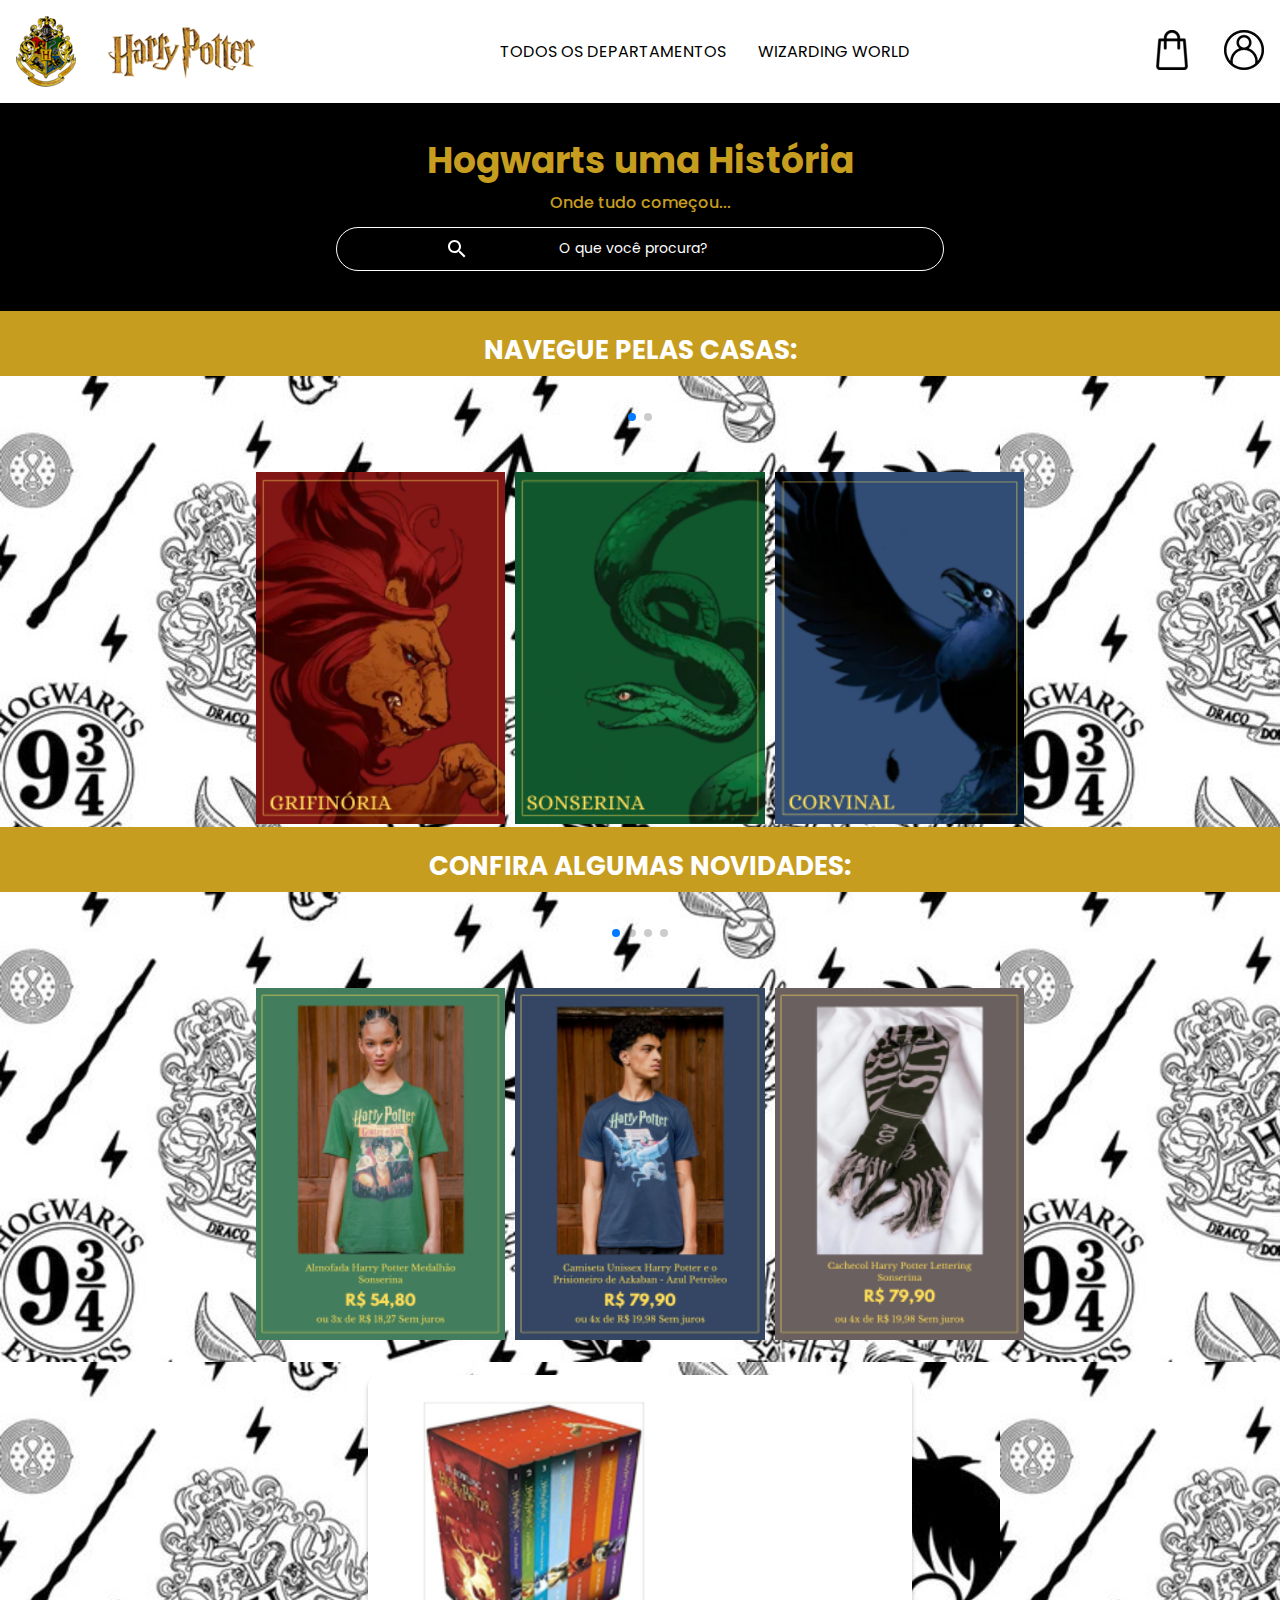
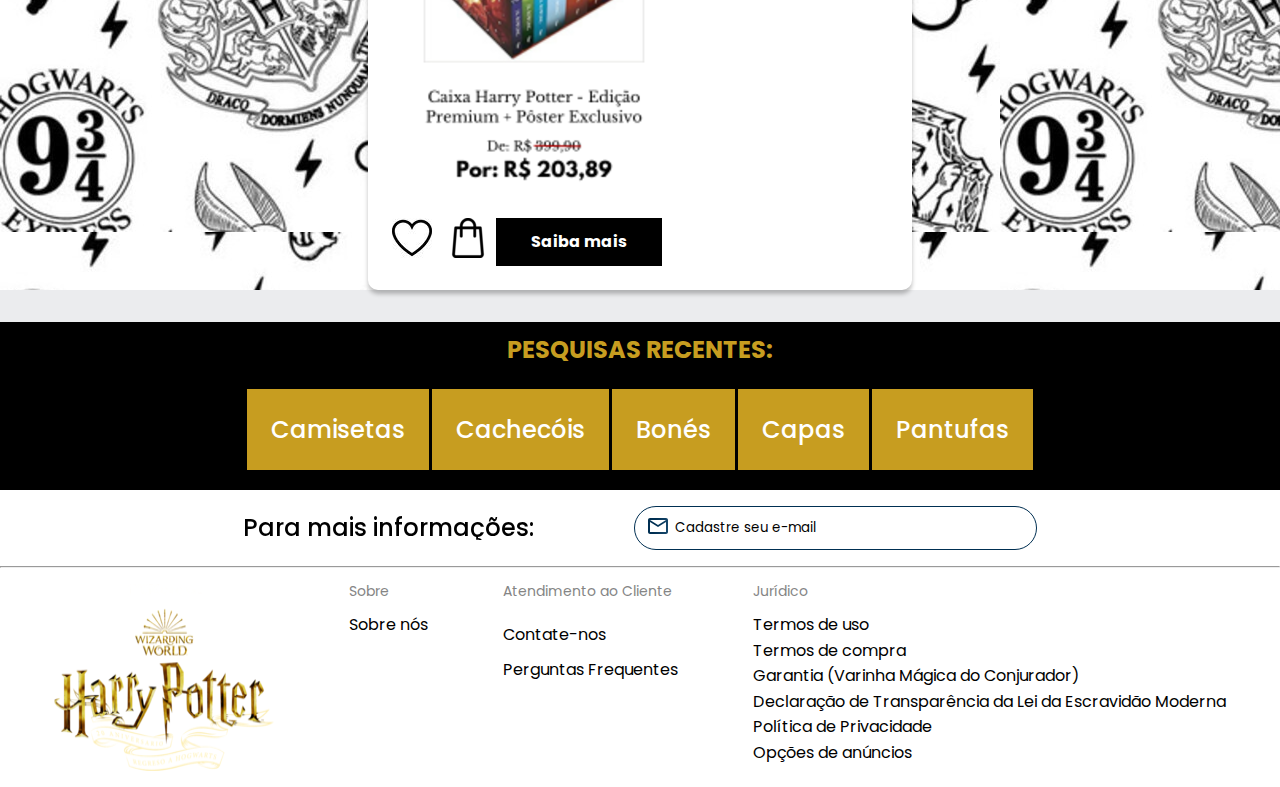
==== site_hp-main/index.html @ f017f156 "Add files via upload" ====
<!DOCTYPE html>
<html>

<head>
    <meta charset="UTF-8">
    <meta name="viewport" content="width=device-width, initial-scale=1.0">
    <title>Harry Potter</title>
    <link rel="stylesheet" href="reset.css">
    <link rel="preconnect" href="https://fonts.googleapis.com">
    <link rel="preconnect" href="https://fonts.gstatic.com" crossorigin>
    <link href="https://fonts.googleapis.com/css2?family=Poppins:wght@300;400;500;700&display=swap" rel="stylesheet">
    <link rel="stylesheet" href="https://unpkg.com/swiper@8/swiper-bundle.min.css" />
    <link href="https://fonts.googleapis.com/css2?family=Josefin+Sans:wght@400;700&display=swap" rel="stylesheet">
    <link rel="stylesheet" href="styles.css">
</head>

<body>
    <header class="cabeçalho">
        <div class="container">
            <input type="checkbox" id="menu" class="container__botao">
            <label for="menu" class="container__rotulo">
                <span class="cabeçalho__menu-hamburguer container__imagem"></span>
            </label>
            <ul class="lista-menu">
                <li class="lista-menu__titulo">Todos os departamentos</li>
                <li class="lista-menu__item">
                    <a href="#" class="lista-menu__link">Moda</a>
                </li>
                <li class="lista-menu__item">
                    <a href="#" class="lista-menu__link">Casa e Decoração</a>
                </li>
                <li class="lista-menu__item">
                    <a href="#" class="lista-menu__link">Acessórios</a>
                </li>
                <li class="lista-menu__item">
                    <a href="#" class="lista-menu__link">Papelaria</a>
                </li>
                <li class="lista-menu__item">
                    <a href="#" class="lista-menu__link">Colecionáveis</a>
                </li>
            </ul>
            <img src="img/logo (1) (1).png" alt="Logo da Alurabooks" class="container__imagem">
            <img src="img/lgnome.png" alt="Logo da Alurabooks" class="container__imagem">
        </div>

        <ul class="opções">
            <input type="checkbox" id="opções-menu" class="opções__botão">
            <label for="opções-menu" class="opções__rotulo">
                <li class="opções__item">Todos os departamentos</li>
            </label>

            <ul class="lista-menu">
                <li class="lista-menu__item">
                    <a href="#" class="lista-menu__link">Moda
                </li>
                <li class="lista-menu__item">
                    <a href="#" class="lista-menu__link">Casa e Decoração</a>
                </li>
                <li class="lista-menu__item">
                    <a href="#" class="lista-menu__link">Acessórios</a>
                </li>
                <li class="lista-menu__item">
                    <a href="#" class="lista-menu__link">Papelaria</a>
                </li>
                <li class="lista-menu__item">
                    <a href="#" class="lista-menu__link">Colecionáveis</a>
                </li>
            </ul>
            <li class="opções__item"><a href="#" class="opções__link">Wizarding World</a></li>
        </ul>

        <div class="container">
            <a href="#"><img src="img/fav (1).jpg" alt="Meus favoritos"
                    class="container__imagem container__imagem-transparente"></a>
            <a href="#" class="container__link">
                <img src="img/sacola (1).png" alt="Carrinhos de compras" class="container__imagem">
            </a>
            <a href="#" class="container__link">
                <img src="img/usu (1).jpg" alt="Meu perfil" class="container__imagem">
            </a>
        </div>
    </header>
    <section class="banner">
        <h2 class="banner__titulo">Hogwarts uma História</h2>
        <p class="banner__texto">Onde tudo começou...</p>
        <input type="search" class="banner__pesquisa" placeholder="O que você procura?">
    </section>
    <section class="carrossel">
        <h2 class="carrossel__titulo">Navegue Pelas Casas:</h2>
        <!-- Slider main container -->
        <div class="carrossel__container">
            <div class="swiper">
                <!-- Additional required wrapper -->
                <!-- If we need pagination -->
                <div class="swiper-pagination"></div>

                <div class="swiper-wrapper">
                    <!-- Slides -->
                    <div class="swiper-slide"><img src="img/grif.png"
                            alt="Livro sobre apache kafka e spring boot da alura books"></div>
                    <div class="swiper-slide"><img src="img/son.png"
                            alt="Livro sobre liderança em design da alura books"></div>
                    <div class="swiper-slide"><img src="img/corv.png"
                            alt="Livro sobre javascript assertivo da alurabooks"></div>
                    <div class="swiper-slide"><img src="img/luf.png" alt="Livro Guia front end"></div>
                </div>
    </section>

    <section class="carrossel">
        <h2 class="carrossel__titulo">confira algumas novidades:</h2>
        <!-- Slider main container -->
        <div class="carrossel__container">
            <div class="swiper">
                <!-- Additional required wrapper -->
                <!-- If we need pagination -->
                <div class="swiper-pagination"></div>

                <div class="swiper-wrapper">
                    <!-- Slides -->
                    <div class="swiper-slide"><img src="img/1.png"
                            alt="Livro sobre apache kafka e spring boot da alura books"></div>
                    <div class="swiper-slide"><img src="img/2.png"
                            alt="Livro sobre liderança em design da alura books"></div>
                    <div class="swiper-slide"><img src="img/3.png"
                            alt="Livro sobre javascript assertivo da alurabooks"></div>
                    <div class="swiper-slide"><img src="img/4.png" alt="Livro Guia front end"></div>
                    <div class="swiper-slide"><img src="img/5.png" alt="Livro sobre portugol"></div>
                    <div class="swiper-slide"><img src="img/6.png" alt="livro sobre acessibilidade"></div>
                </div>
                
            </div>

            <div class="card">
                <!-- 1º linha -->
                <div class="card__descrição">
                    <!-- 1º coluna -->
                    <div class="descrição">
                        <img src="img/box.png" class="descrição__imagem">
                         <ul class="botões">
                        <li class="botões__item"><img src="img/fav (1).jpg" alt="Favoritar livro"></li>
                        <li class="botões__item"><img src="img/sacola (1).png" alt="Adicionar no carrinho de compras"></li>
                         <a href="#" class="botões__ancora">Saiba mais</a>
                    </ul>
                    </div>
            </div>
        </div>
    </section>

    <section class="tópicos">
        <h2 class="tópicos__titulo">PESQUISAS RECENTES:</h2>
        <ul class="tópicos__lista">
            <li class="tópicos__item">
                <a href="#" class="tópicos__link">Camisetas</a>
            </li>
            <li class="tópicos__item">
                <a href="#" class="tópicos__link">Cachecóis</a>
            </li>
            <li class="tópicos__item">
                <a href="#" class="tópicos__link">Bonés</a>
            </li>
            <li class="tópicos__item">
                <a href="#" class="tópicos__link">Capas</a>
            </li>
            <li class="tópicos__item">
                <a href="#" class="tópicos__link">Pantufas</a>
            </li>
        </ul>
    </section>

    <section class="contato">
        <div class="contato__descrição">
            <h2 class="contato__titulo">Para mais informações:</h2>
        </div>
        <input type="email" placeholder="Cadastre seu e-mail" class="contato__email">
    </section>

    <hr />

    <footer class="rodapé">
        <img src="img/spa (1).png" class="descrição__imagem">
        <ul class="lista-rodapé">
            <li class="lista-rodapé__titulo">Sobre</li>
            <li class="lista-rodapé__item"></li>
            <a href="#" class="opções__link">Sobre nós</a>
        </li>
        </ul>

        <ul class="lista-rodapé">
            <li class="lista-rodapé__titulo">Atendimento ao Cliente</li>
            <li class="lista-rodapé__item">
                <li class="lista-rodapé__item"></li>
                <a href="#" class="opções__link">Contate-nos</a>
            </li>
            <li class="lista-rodapé__item"></li>
            <a href="#" class="opções__link">Perguntas Frequentes</a>
        </li>
            </li>
        </ul>

        <ul class="lista-rodapé">
            <li class="lista-rodapé__titulo">Jurídico</li>
            <li class="lista-rodapé__item"></li>
                <a href="#" class="opções__link">Termos de uso</a>
            </li>
            <li class="lista-rodapé__item">
                <a href="#" class="opções__link">Termos de compra</a>
            </li>
            <li class="lista-rodapé__item">
                <a href="#" class="opções__link">Garantia (Varinha Mágica do Conjurador)</a>
            </li>
            <li class="lista-rodapé__item">
                <a href="#" class="opções__link">Declaração de Transparência da Lei da Escravidão Moderna</a>
            </li>
            <li class="lista-rodapé__item">
                <a href="#" class="opções__link">Política de Privacidade</a>
            </li>
            <li class="lista-rodapé__item">
                <a href="#" class="opções__link">Opções de anúncios</a>
            </li>
        </ul>
    </footer>

    <script src="https://unpkg.com/swiper@8/swiper-bundle.min.js"></script>
    <script>
        const swiper = new Swiper('.swiper', {
            spaceBetween: 10,
            slidesPerView: 3,
            pagination: {
                el: '.swiper-pagination',
                type: 'bullets',
            },
        });
    </script>
</body>

</html>
---- site_hp-main/styles.css ----
@import url("styles/header.css");
@import url("styles/banner.css");
@import url("styles/carrossel.css");
@import url("styles/topicos.css");
@import url("styles/contato.css");
@import url("styles/rodapé.css");

:root {
    --cor-de-fundo: #EBECEE;
    --branco: #FFFFFF;
    --laranja: #EB9B00;
    --azul-degrade: linear-gradient(97.54deg, #002F52 35.49%, #326589 165.37%);
    --fonte-principal: "Poppins";
    --azul: #002F52;
    --fonte-secundario: "Josefin Sans";
    --preto: #000000;
    --cinza: #474646;
    --cinza-claro: #858585;
}

body {
    background-color: var(--cor-de-fundo);
    font-family: var(--fonte-principal);
    font-size: 16px;
    font-weight: 400;
}
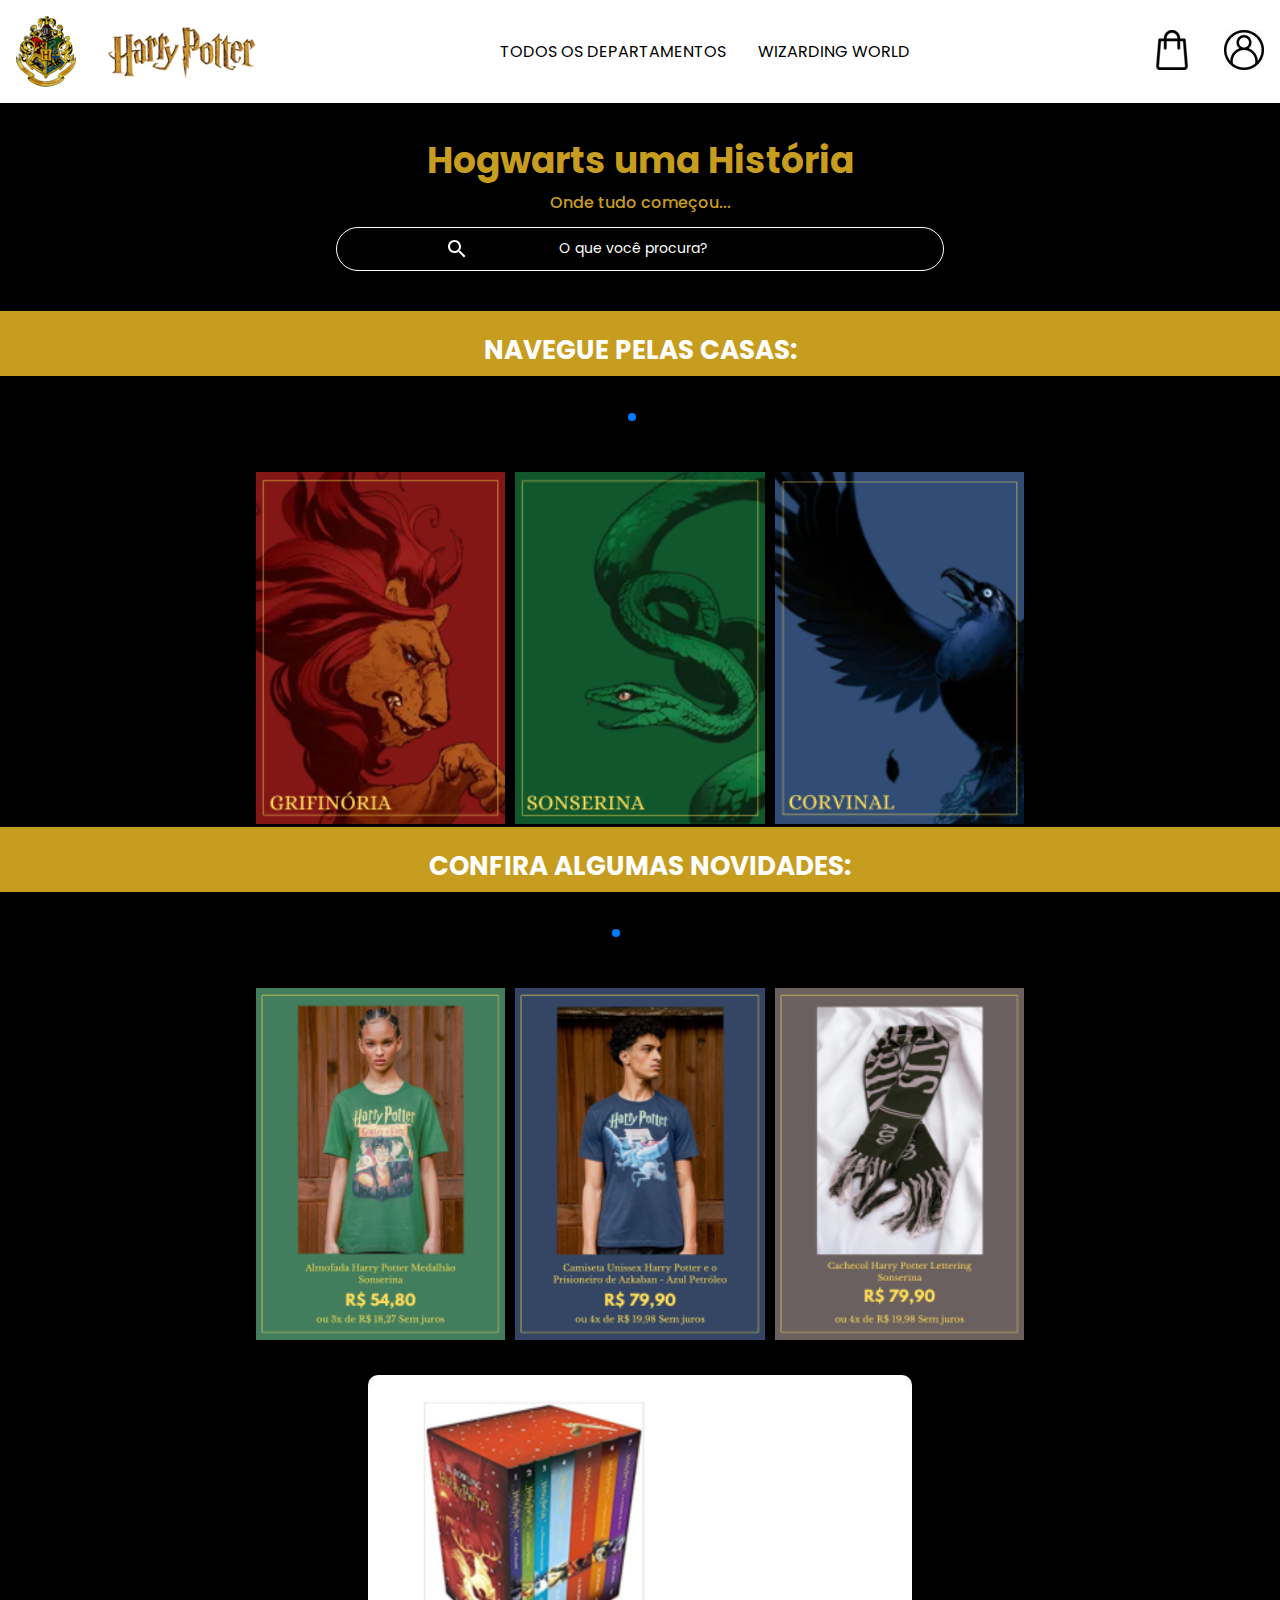
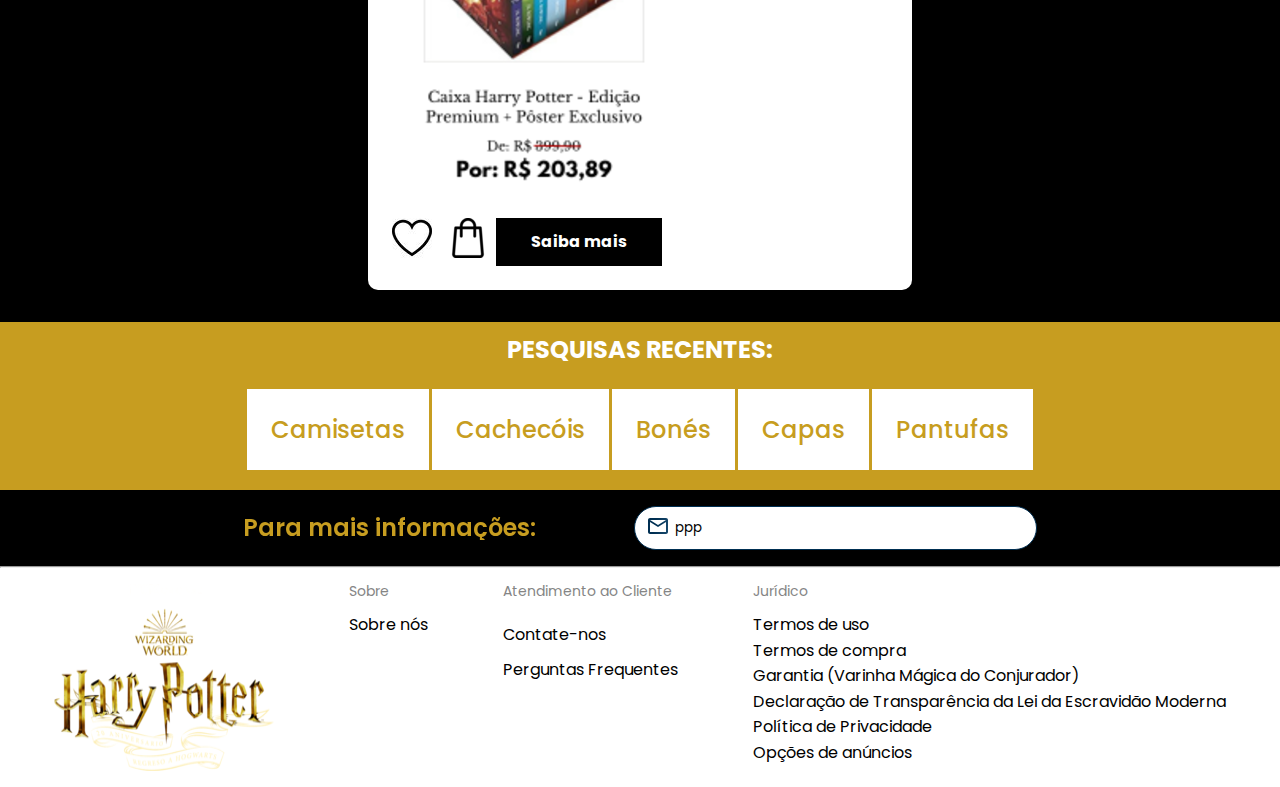
==== commit 496bdb66: "Add files via upload" ====
--- a/site_hp-main/index.html
+++ b/site_hp-main/index.html
@@ -171,7 +171,7 @@
         <div class="contato__descrição">
             <h2 class="contato__titulo">Para mais informações:</h2>
         </div>
-        <input type="email" placeholder="Cadastre seu e-mail" class="contato__email">
+        <input type="email" placeholder="ppp" class="contato__email">
     </section>
 
     <hr />
--- a/site_hp-main/styles.css
+++ b/site_hp-main/styles.css
@@ -23,4 +23,5 @@
     font-family: var(--fonte-principal);
     font-size: 16px;
     font-weight: 400;
+    background-color: black;
 }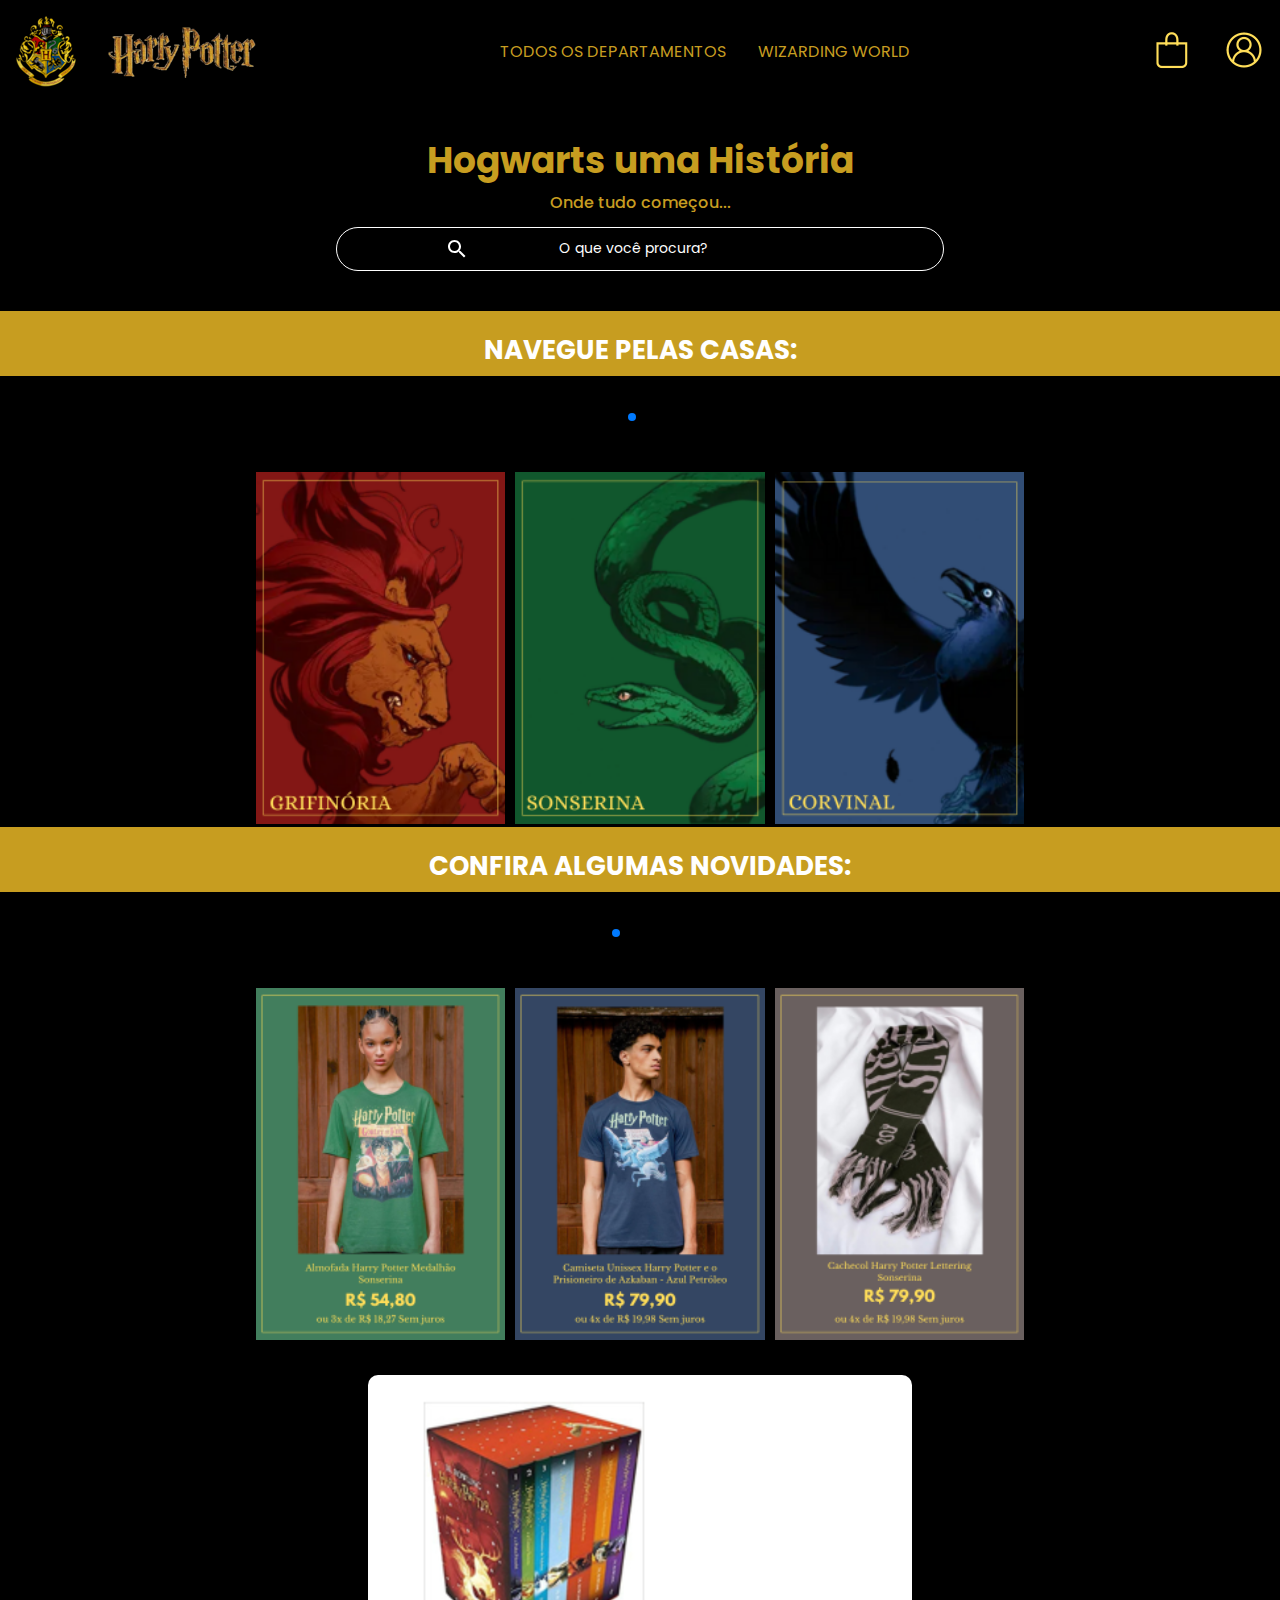
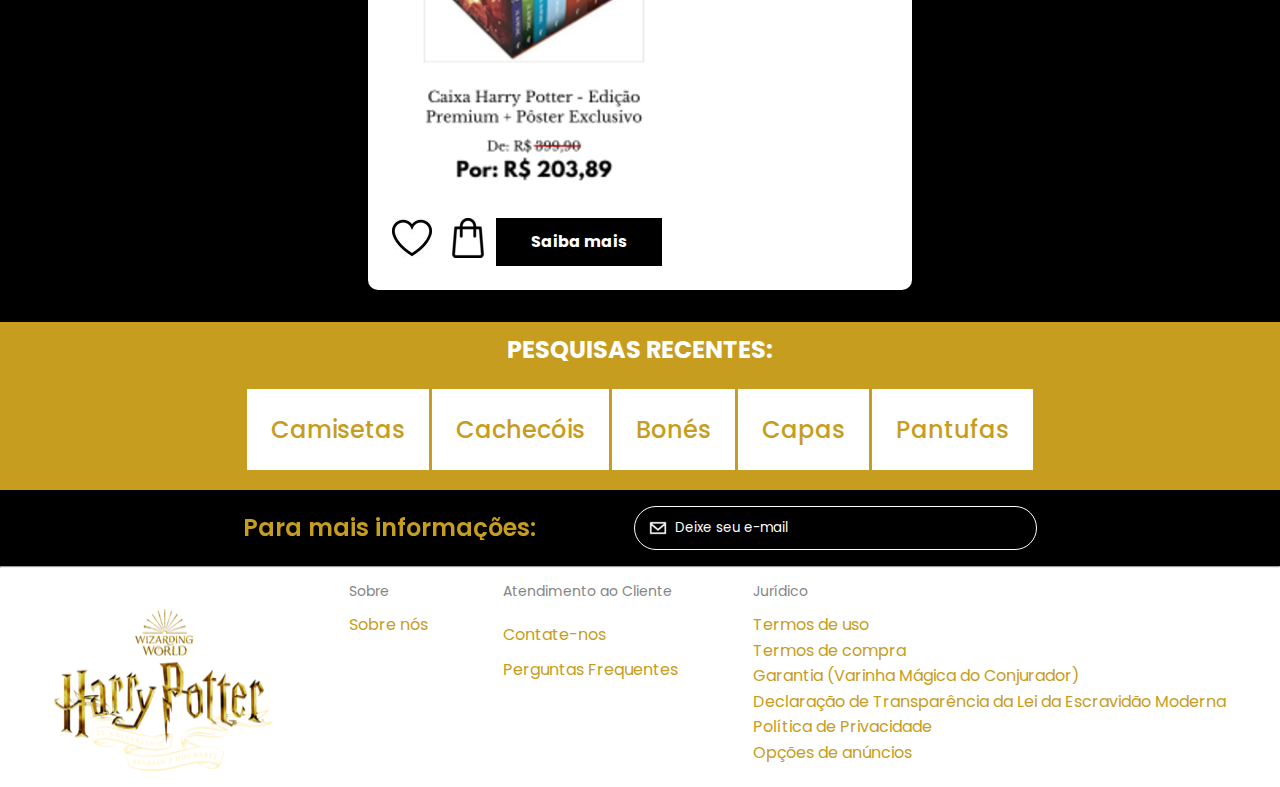
==== commit b5d57117: "Add files via upload" ====
--- a/site_hp-main/index.html
+++ b/site_hp-main/index.html
@@ -70,13 +70,13 @@
         </ul>
 
         <div class="container">
-            <a href="#"><img src="img/fav (1).jpg" alt="Meus favoritos"
+            <a href="#"><img src="img/fav.png" alt="Meus favoritos"
                     class="container__imagem container__imagem-transparente"></a>
             <a href="#" class="container__link">
-                <img src="img/sacola (1).png" alt="Carrinhos de compras" class="container__imagem">
+                <img src="img/sacola.png" alt="Carrinhos de compras" class="container__imagem">
             </a>
             <a href="#" class="container__link">
-                <img src="img/usu (1).jpg" alt="Meu perfil" class="container__imagem">
+                <img src="img/usu.png" alt="Meu perfil" class="container__imagem">
             </a>
         </div>
     </header>
@@ -171,7 +171,7 @@
         <div class="contato__descrição">
             <h2 class="contato__titulo">Para mais informações:</h2>
         </div>
-        <input type="email" placeholder="ppp" class="contato__email">
+        <input type="email" placeholder="Deixe seu e-mail" class="contato__email">
     </section>
 
     <hr />
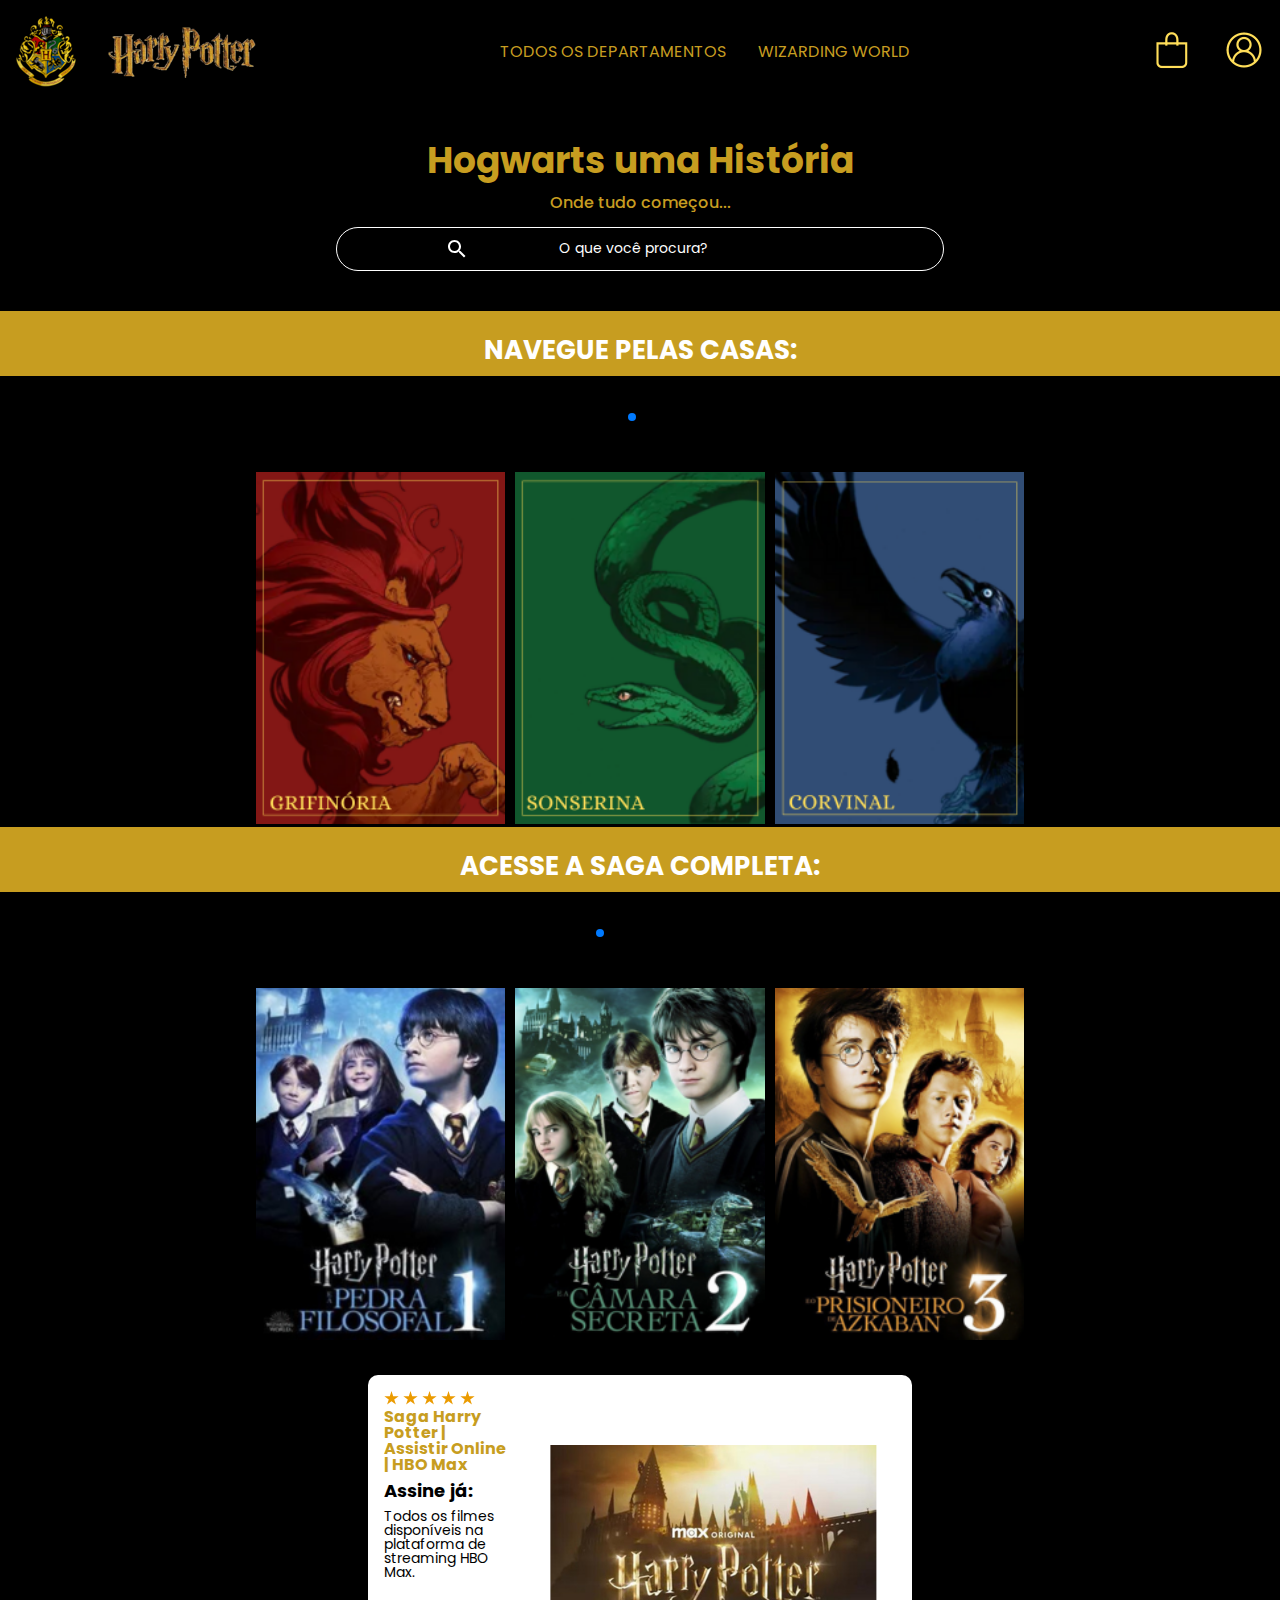
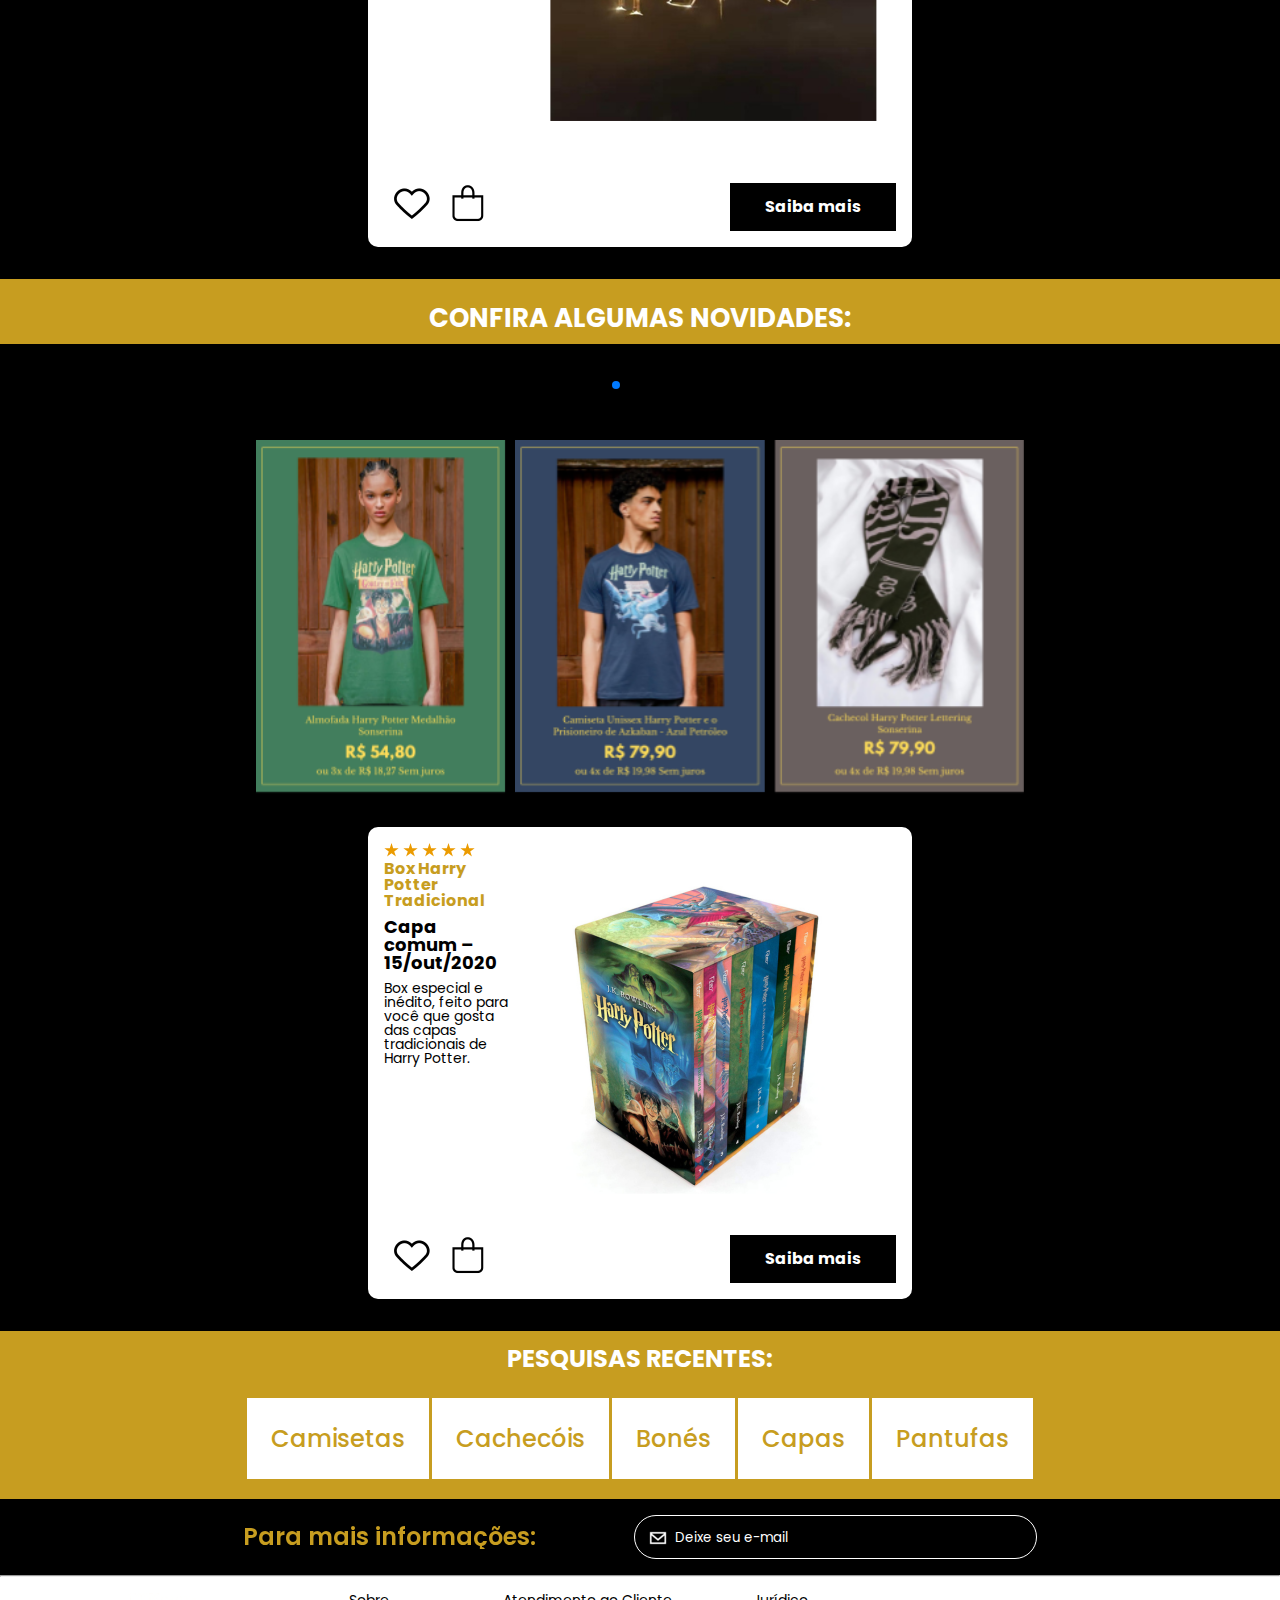
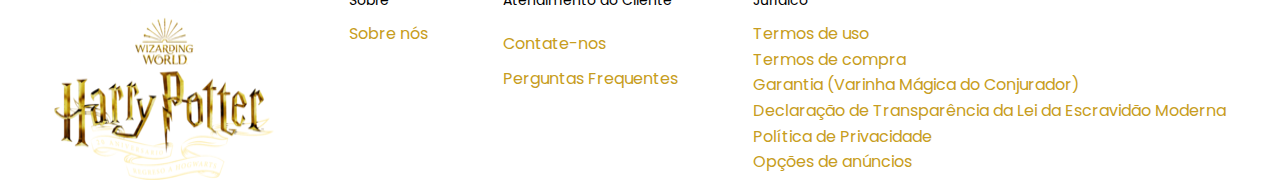
==== commit ab5c109c: "Add files via upload" ====
--- a/site_hp-main/index.html
+++ b/site_hp-main/index.html
@@ -1,236 +1,307 @@
-<!DOCTYPE html>
-<html>
-
-<head>
-    <meta charset="UTF-8">
-    <meta name="viewport" content="width=device-width, initial-scale=1.0">
-    <title>Harry Potter</title>
-    <link rel="stylesheet" href="reset.css">
-    <link rel="preconnect" href="https://fonts.googleapis.com">
-    <link rel="preconnect" href="https://fonts.gstatic.com" crossorigin>
-    <link href="https://fonts.googleapis.com/css2?family=Poppins:wght@300;400;500;700&display=swap" rel="stylesheet">
-    <link rel="stylesheet" href="https://unpkg.com/swiper@8/swiper-bundle.min.css" />
-    <link href="https://fonts.googleapis.com/css2?family=Josefin+Sans:wght@400;700&display=swap" rel="stylesheet">
-    <link rel="stylesheet" href="styles.css">
-</head>
-
-<body>
-    <header class="cabeçalho">
-        <div class="container">
-            <input type="checkbox" id="menu" class="container__botao">
-            <label for="menu" class="container__rotulo">
-                <span class="cabeçalho__menu-hamburguer container__imagem"></span>
-            </label>
-            <ul class="lista-menu">
-                <li class="lista-menu__titulo">Todos os departamentos</li>
-                <li class="lista-menu__item">
-                    <a href="#" class="lista-menu__link">Moda</a>
-                </li>
-                <li class="lista-menu__item">
-                    <a href="#" class="lista-menu__link">Casa e Decoração</a>
-                </li>
-                <li class="lista-menu__item">
-                    <a href="#" class="lista-menu__link">Acessórios</a>
-                </li>
-                <li class="lista-menu__item">
-                    <a href="#" class="lista-menu__link">Papelaria</a>
-                </li>
-                <li class="lista-menu__item">
-                    <a href="#" class="lista-menu__link">Colecionáveis</a>
-                </li>
-            </ul>
-            <img src="img/logo (1) (1).png" alt="Logo da Alurabooks" class="container__imagem">
-            <img src="img/lgnome.png" alt="Logo da Alurabooks" class="container__imagem">
-        </div>
-
-        <ul class="opções">
-            <input type="checkbox" id="opções-menu" class="opções__botão">
-            <label for="opções-menu" class="opções__rotulo">
-                <li class="opções__item">Todos os departamentos</li>
-            </label>
-
-            <ul class="lista-menu">
-                <li class="lista-menu__item">
-                    <a href="#" class="lista-menu__link">Moda
-                </li>
-                <li class="lista-menu__item">
-                    <a href="#" class="lista-menu__link">Casa e Decoração</a>
-                </li>
-                <li class="lista-menu__item">
-                    <a href="#" class="lista-menu__link">Acessórios</a>
-                </li>
-                <li class="lista-menu__item">
-                    <a href="#" class="lista-menu__link">Papelaria</a>
-                </li>
-                <li class="lista-menu__item">
-                    <a href="#" class="lista-menu__link">Colecionáveis</a>
-                </li>
-            </ul>
-            <li class="opções__item"><a href="#" class="opções__link">Wizarding World</a></li>
-        </ul>
-
-        <div class="container">
-            <a href="#"><img src="img/fav.png" alt="Meus favoritos"
-                    class="container__imagem container__imagem-transparente"></a>
-            <a href="#" class="container__link">
-                <img src="img/sacola.png" alt="Carrinhos de compras" class="container__imagem">
-            </a>
-            <a href="#" class="container__link">
-                <img src="img/usu.png" alt="Meu perfil" class="container__imagem">
-            </a>
-        </div>
-    </header>
-    <section class="banner">
-        <h2 class="banner__titulo">Hogwarts uma História</h2>
-        <p class="banner__texto">Onde tudo começou...</p>
-        <input type="search" class="banner__pesquisa" placeholder="O que você procura?">
-    </section>
-    <section class="carrossel">
-        <h2 class="carrossel__titulo">Navegue Pelas Casas:</h2>
-        <!-- Slider main container -->
-        <div class="carrossel__container">
-            <div class="swiper">
-                <!-- Additional required wrapper -->
-                <!-- If we need pagination -->
-                <div class="swiper-pagination"></div>
-
-                <div class="swiper-wrapper">
-                    <!-- Slides -->
-                    <div class="swiper-slide"><img src="img/grif.png"
-                            alt="Livro sobre apache kafka e spring boot da alura books"></div>
-                    <div class="swiper-slide"><img src="img/son.png"
-                            alt="Livro sobre liderança em design da alura books"></div>
-                    <div class="swiper-slide"><img src="img/corv.png"
-                            alt="Livro sobre javascript assertivo da alurabooks"></div>
-                    <div class="swiper-slide"><img src="img/luf.png" alt="Livro Guia front end"></div>
-                </div>
-    </section>
-
-    <section class="carrossel">
-        <h2 class="carrossel__titulo">confira algumas novidades:</h2>
-        <!-- Slider main container -->
-        <div class="carrossel__container">
-            <div class="swiper">
-                <!-- Additional required wrapper -->
-                <!-- If we need pagination -->
-                <div class="swiper-pagination"></div>
-
-                <div class="swiper-wrapper">
-                    <!-- Slides -->
-                    <div class="swiper-slide"><img src="img/1.png"
-                            alt="Livro sobre apache kafka e spring boot da alura books"></div>
-                    <div class="swiper-slide"><img src="img/2.png"
-                            alt="Livro sobre liderança em design da alura books"></div>
-                    <div class="swiper-slide"><img src="img/3.png"
-                            alt="Livro sobre javascript assertivo da alurabooks"></div>
-                    <div class="swiper-slide"><img src="img/4.png" alt="Livro Guia front end"></div>
-                    <div class="swiper-slide"><img src="img/5.png" alt="Livro sobre portugol"></div>
-                    <div class="swiper-slide"><img src="img/6.png" alt="livro sobre acessibilidade"></div>
-                </div>
-                
-            </div>
-
-            <div class="card">
-                <!-- 1º linha -->
-                <div class="card__descrição">
-                    <!-- 1º coluna -->
-                    <div class="descrição">
-                        <img src="img/box.png" class="descrição__imagem">
-                         <ul class="botões">
-                        <li class="botões__item"><img src="img/fav (1).jpg" alt="Favoritar livro"></li>
-                        <li class="botões__item"><img src="img/sacola (1).png" alt="Adicionar no carrinho de compras"></li>
-                         <a href="#" class="botões__ancora">Saiba mais</a>
-                    </ul>
-                    </div>
-            </div>
-        </div>
-    </section>
-
-    <section class="tópicos">
-        <h2 class="tópicos__titulo">PESQUISAS RECENTES:</h2>
-        <ul class="tópicos__lista">
-            <li class="tópicos__item">
-                <a href="#" class="tópicos__link">Camisetas</a>
-            </li>
-            <li class="tópicos__item">
-                <a href="#" class="tópicos__link">Cachecóis</a>
-            </li>
-            <li class="tópicos__item">
-                <a href="#" class="tópicos__link">Bonés</a>
-            </li>
-            <li class="tópicos__item">
-                <a href="#" class="tópicos__link">Capas</a>
-            </li>
-            <li class="tópicos__item">
-                <a href="#" class="tópicos__link">Pantufas</a>
-            </li>
-        </ul>
-    </section>
-
-    <section class="contato">
-        <div class="contato__descrição">
-            <h2 class="contato__titulo">Para mais informações:</h2>
-        </div>
-        <input type="email" placeholder="Deixe seu e-mail" class="contato__email">
-    </section>
-
-    <hr />
-
-    <footer class="rodapé">
-        <img src="img/spa (1).png" class="descrição__imagem">
-        <ul class="lista-rodapé">
-            <li class="lista-rodapé__titulo">Sobre</li>
-            <li class="lista-rodapé__item"></li>
-            <a href="#" class="opções__link">Sobre nós</a>
-        </li>
-        </ul>
-
-        <ul class="lista-rodapé">
-            <li class="lista-rodapé__titulo">Atendimento ao Cliente</li>
-            <li class="lista-rodapé__item">
-                <li class="lista-rodapé__item"></li>
-                <a href="#" class="opções__link">Contate-nos</a>
-            </li>
-            <li class="lista-rodapé__item"></li>
-            <a href="#" class="opções__link">Perguntas Frequentes</a>
-        </li>
-            </li>
-        </ul>
-
-        <ul class="lista-rodapé">
-            <li class="lista-rodapé__titulo">Jurídico</li>
-            <li class="lista-rodapé__item"></li>
-                <a href="#" class="opções__link">Termos de uso</a>
-            </li>
-            <li class="lista-rodapé__item">
-                <a href="#" class="opções__link">Termos de compra</a>
-            </li>
-            <li class="lista-rodapé__item">
-                <a href="#" class="opções__link">Garantia (Varinha Mágica do Conjurador)</a>
-            </li>
-            <li class="lista-rodapé__item">
-                <a href="#" class="opções__link">Declaração de Transparência da Lei da Escravidão Moderna</a>
-            </li>
-            <li class="lista-rodapé__item">
-                <a href="#" class="opções__link">Política de Privacidade</a>
-            </li>
-            <li class="lista-rodapé__item">
-                <a href="#" class="opções__link">Opções de anúncios</a>
-            </li>
-        </ul>
-    </footer>
-
-    <script src="https://unpkg.com/swiper@8/swiper-bundle.min.js"></script>
-    <script>
-        const swiper = new Swiper('.swiper', {
-            spaceBetween: 10,
-            slidesPerView: 3,
-            pagination: {
-                el: '.swiper-pagination',
-                type: 'bullets',
-            },
-        });
-    </script>
-</body>
-
+<!DOCTYPE html>
+<html>
+
+<head>
+    <meta charset="UTF-8">
+    <meta name="viewport" content="width=device-width, initial-scale=1.0">
+    <title>Harry Potter</title>
+    <link rel="stylesheet" href="reset.css">
+    <link rel="preconnect" href="https://fonts.googleapis.com">
+    <link rel="preconnect" href="https://fonts.gstatic.com" crossorigin>
+    <link href="https://fonts.googleapis.com/css2?family=Poppins:wght@300;400;500;700&display=swap" rel="stylesheet">
+    <link rel="stylesheet" href="https://unpkg.com/swiper@8/swiper-bundle.min.css" />
+    <link href="https://fonts.googleapis.com/css2?family=Josefin+Sans:wght@400;700&display=swap" rel="stylesheet">
+    <link rel="stylesheet" href="styles.css">
+</head>
+
+<body>
+    <header class="cabeçalho">
+        <div class="container">
+            <input type="checkbox" id="menu" class="container__botao">
+            <label for="menu" class="container__rotulo">
+                <span class="cabeçalho__menu-hamburguer container__imagem"></span>
+            </label>
+            <ul class="lista-menu">
+                <li class="lista-menu__titulo">Todos os departamentos</li>
+                <li class="lista-menu__item">
+                    <a href="#" class="lista-menu__link">Moda</a>
+                </li>
+                <li class="lista-menu__item">
+                    <a href="#" class="lista-menu__link">Casa e Decoração</a>
+                </li>
+                <li class="lista-menu__item">
+                    <a href="#" class="lista-menu__link">Acessórios</a>
+                </li>
+                <li class="lista-menu__item">
+                    <a href="#" class="lista-menu__link">Papelaria</a>
+                </li>
+                <li class="lista-menu__item">
+                    <a href="#" class="lista-menu__link">Colecionáveis</a>
+                </li>
+            </ul>
+            <img src="img/logo (1) (1).png" alt="Logo da Alurabooks" class="container__imagem">
+            <img src="img/lgnome.png" alt="Logo da Alurabooks" class="container__imagem">
+        </div>
+
+        <ul class="opções">
+            <input type="checkbox" id="opções-menu" class="opções__botão">
+            <label for="opções-menu" class="opções__rotulo">
+                <li class="opções__item">Todos os departamentos</li>
+            </label>
+
+            <ul class="lista-menu">
+                <li class="lista-menu__item">
+                    <a href="#" class="lista-menu__link">Moda
+                </li>
+                <li class="lista-menu__item">
+                    <a href="#" class="lista-menu__link">Casa e Decoração</a>
+                </li>
+                <li class="lista-menu__item">
+                    <a href="#" class="lista-menu__link">Acessórios</a>
+                </li>
+                <li class="lista-menu__item">
+                    <a href="#" class="lista-menu__link">Papelaria</a>
+                </li>
+                <li class="lista-menu__item">
+                    <a href="#" class="lista-menu__link">Colecionáveis</a>
+                </li>
+            </ul>
+            <li class="opções__item"><a href="#" class="opções__link">Wizarding World</a></li>
+        </ul>
+
+        <div class="container">
+            <a href="#"><img src="img/fav.png" alt="Meus favoritos"
+                    class="container__imagem container__imagem-transparente"></a>
+            <a href="#" class="container__link">
+                <img src="img/sacola.png" alt="Carrinhos de compras" class="container__imagem">
+            </a>
+            <a href="#" class="container__link">
+                <img src="img/usu.png" alt="Meu perfil" class="container__imagem">
+            </a>
+        </div>
+    </header>
+    <section class="banner">
+        <h2 class="banner__titulo">Hogwarts uma História</h2>
+        <p class="banner__texto">Onde tudo começou...</p>
+        <input type="search" class="banner__pesquisa" placeholder="O que você procura?">
+    </section>
+    <section class="carrossel">
+        <h2 class="carrossel__titulo">Navegue Pelas Casas:</h2>
+        <!-- Slider main container -->
+        <div class="carrossel__container">
+            <div class="swiper">
+                <!-- Additional required wrapper -->
+                <!-- If we need pagination -->
+                <div class="swiper-pagination"></div>
+
+                <div class="swiper-wrapper">
+                    <!-- Slides -->
+                    <div class="swiper-slide"><img src="img/grif.png"
+                            alt="Livro sobre apache kafka e spring boot da alura books"></div>
+                    <div class="swiper-slide"><img src="img/son.png"
+                            alt="Livro sobre liderança em design da alura books"></div>
+                    <div class="swiper-slide"><img src="img/corv.png"
+                            alt="Livro sobre javascript assertivo da alurabooks"></div>
+                    <div class="swiper-slide"><img src="img/luf.png" alt="Livro Guia front end"></div>
+                </div>
+    </section>
+
+    <section class="carrossel">
+        <h2 class="carrossel__titulo">Acesse a Saga Completa:</h2>
+        <!-- Slider main container -->
+        <div class="carrossel__container">
+            <div class="swiper">
+                <!-- Additional required wrapper -->
+                <!-- If we need pagination -->
+                <div class="swiper-pagination"></div>
+
+                <div class="swiper-wrapper">
+                    <!-- Slides -->
+                    <div class="swiper-slide"><img src="img/hp1.png"
+                            alt="Livro sobre apache kafka e spring boot da alura books"></div>
+                    <div class="swiper-slide"><img src="img/hp2.png"
+                            alt="Livro sobre liderança em design da alura books"></div>
+                    <div class="swiper-slide"><img src="img/hp3.png"
+                            alt="Livro sobre javascript assertivo da alurabooks"></div>
+                    <div class="swiper-slide"><img src="img/hp4.png" alt="Livro Guia front end"></div>
+                    <div class="swiper-slide"><img src="img/hp5.png" alt="Livro sobre portugol"></div>
+                    <div class="swiper-slide"><img src="img/hp6.png" alt="livro sobre acessibilidade"></div>
+                    <div class="swiper-slide"><img src="img/hp7.png" alt="livro sobre acessibilidade"></div>
+                    <div class="swiper-slide"><img src="img/hp8.png" alt="livro sobre acessibilidade"></div>
+                </div>
+                
+            </div>
+
+          <div class="card">
+            <!-- 1º linha -->
+            <div class="card__descrição">
+                <!-- 1º coluna -->
+                <div class="descrição">
+                    <img src="img/Estrelinhas.svg" alt="Avaliação 5 estrelas">
+                    <h3 class="descrição__titulo">Saga Harry Potter | Assistir Online | HBO Max</h3>
+                    <h2 class="descrição__titulo-livro">Assine já:</h2>
+                    <p class="descrição__texto">Todos os filmes disponíveis na plataforma de streaming HBO Max.
+                    </p>
+                </div>
+                <!-- 2º coluna -->
+                <img src="img/hbo.png" class="descrição__imagem">
+            </div>
+
+
+            <!-- 2º linha -->
+            <div class="card__botões">
+                <!-- 1º coluna -->
+                <ul class="botões">
+                    <li class="botões__item"><img src="img/f.png" alt="Favoritar livro"></li>
+                    <li class="botões__item"><img src="img/s.png" alt="Adicionar no carrinho de compras"></li>
+                </ul>
+                <!-- 2º coluna -->
+                <a href="#" class="botões__ancora">Saiba mais</a>
+            </div>
+        </div>
+    </div>
+</section>
+
+
+    <section class="carrossel">
+        <h2 class="carrossel__titulo">confira algumas novidades:</h2>
+        <!-- Slider main container -->
+        <div class="carrossel__container">
+            <div class="swiper">
+                <!-- Additional required wrapper -->
+                <!-- If we need pagination -->
+                <div class="swiper-pagination"></div>
+
+                <div class="swiper-wrapper">
+                    <!-- Slides -->
+                    <div class="swiper-slide"><img src="img/1.png"
+                            alt="Livro sobre apache kafka e spring boot da alura books"></div>
+                    <div class="swiper-slide"><img src="img/2.png"
+                            alt="Livro sobre liderança em design da alura books"></div>
+                    <div class="swiper-slide"><img src="img/3.png"
+                            alt="Livro sobre javascript assertivo da alurabooks"></div>
+                    <div class="swiper-slide"><img src="img/4.png" alt="Livro Guia front end"></div>
+                    <div class="swiper-slide"><img src="img/5.png" alt="Livro sobre portugol"></div>
+                    <div class="swiper-slide"><img src="img/6.png" alt="livro sobre acessibilidade"></div>
+                </div>
+                
+            </div>
+
+          <div class="card">
+            <!-- 1º linha -->
+            <div class="card__descrição">
+                <!-- 1º coluna -->
+                <div class="descrição">
+                    <img src="img/Estrelinhas.svg" alt="Avaliação 5 estrelas">
+                    <h3 class="descrição__titulo">Box Harry Potter Tradicional</h3>
+                    <h2 class="descrição__titulo-livro">Capa comum – 15/out/2020</h2>
+                    <p class="descrição__texto">Box especial e inédito, feito para você que gosta das capas tradicionais de Harry Potter.
+                    </p>
+                </div>
+                <!-- 2º coluna -->
+                <img src="img/box.png" class="descrição__imagem">
+            </div>
+
+
+            <!-- 2º linha -->
+            <div class="card__botões">
+                <!-- 1º coluna -->
+                <ul class="botões">
+                    <li class="botões__item"><img src="img/f.png" alt="Favoritar livro"></li>
+                    <li class="botões__item"><img src="img/s.png" alt="Adicionar no carrinho de compras"></li>
+                </ul>
+                <!-- 2º coluna -->
+                <a href="#" class="botões__ancora">Saiba mais</a>
+            </div>
+        </div>
+    </div>
+</section>
+
+    <section class="tópicos">
+        <h2 class="tópicos__titulo">PESQUISAS RECENTES:</h2>
+        <ul class="tópicos__lista">
+            <li class="tópicos__item">
+                <a href="#" class="tópicos__link">Camisetas</a>
+            </li>
+            <li class="tópicos__item">
+                <a href="#" class="tópicos__link">Cachecóis</a>
+            </li>
+            <li class="tópicos__item">
+                <a href="#" class="tópicos__link">Bonés</a>
+            </li>
+            <li class="tópicos__item">
+                <a href="#" class="tópicos__link">Capas</a>
+            </li>
+            <li class="tópicos__item">
+                <a href="#" class="tópicos__link">Pantufas</a>
+            </li>
+        </ul>
+    </section>
+
+    <section class="contato">
+        <div class="contato__descrição">
+            <h2 class="contato__titulo">Para mais informações:</h2>
+        </div>
+        <input type="email" placeholder="Deixe seu e-mail" class="contato__email">
+    </section>
+
+    <hr />
+
+    <footer class="rodapé">
+        <img src="img/spa (1).png" class="descrição__imagem">
+        <ul class="lista-rodapé">
+            <li class="lista-rodapé__titulo">Sobre</li>
+            <li class="lista-rodapé__item"></li>
+            <a href="#" class="opções__link">Sobre nós</a>
+        </li>
+        </ul>
+
+        <ul class="lista-rodapé">
+            <li class="lista-rodapé__titulo">Atendimento ao Cliente</li>
+            <li class="lista-rodapé__item">
+                <li class="lista-rodapé__item"></li>
+                <a href="#" class="opções__link">Contate-nos</a>
+            </li>
+            <li class="lista-rodapé__item"></li>
+            <a href="#" class="opções__link">Perguntas Frequentes</a>
+        </li>
+            </li>
+        </ul>
+
+        <ul class="lista-rodapé">
+            <li class="lista-rodapé__titulo">Jurídico</li>
+            <li class="lista-rodapé__item"></li>
+                <a href="#" class="opções__link">Termos de uso</a>
+            </li>
+            <li class="lista-rodapé__item">
+                <a href="#" class="opções__link">Termos de compra</a>
+            </li>
+            <li class="lista-rodapé__item">
+                <a href="#" class="opções__link">Garantia (Varinha Mágica do Conjurador)</a>
+            </li>
+            <li class="lista-rodapé__item">
+                <a href="#" class="opções__link">Declaração de Transparência da Lei da Escravidão Moderna</a>
+            </li>
+            <li class="lista-rodapé__item">
+                <a href="#" class="opções__link">Política de Privacidade</a>
+            </li>
+            <li class="lista-rodapé__item">
+                <a href="#" class="opções__link">Opções de anúncios</a>
+            </li>
+        </ul>
+    </footer>
+
+    <script src="https://unpkg.com/swiper@8/swiper-bundle.min.js"></script>
+    <script>
+        const swiper = new Swiper('.swiper', {
+            spaceBetween: 10,
+            slidesPerView: 3,
+            pagination: {
+                el: '.swiper-pagination',
+                type: 'bullets',
+            },
+        });
+    </script>
+</body>
+
 </html>